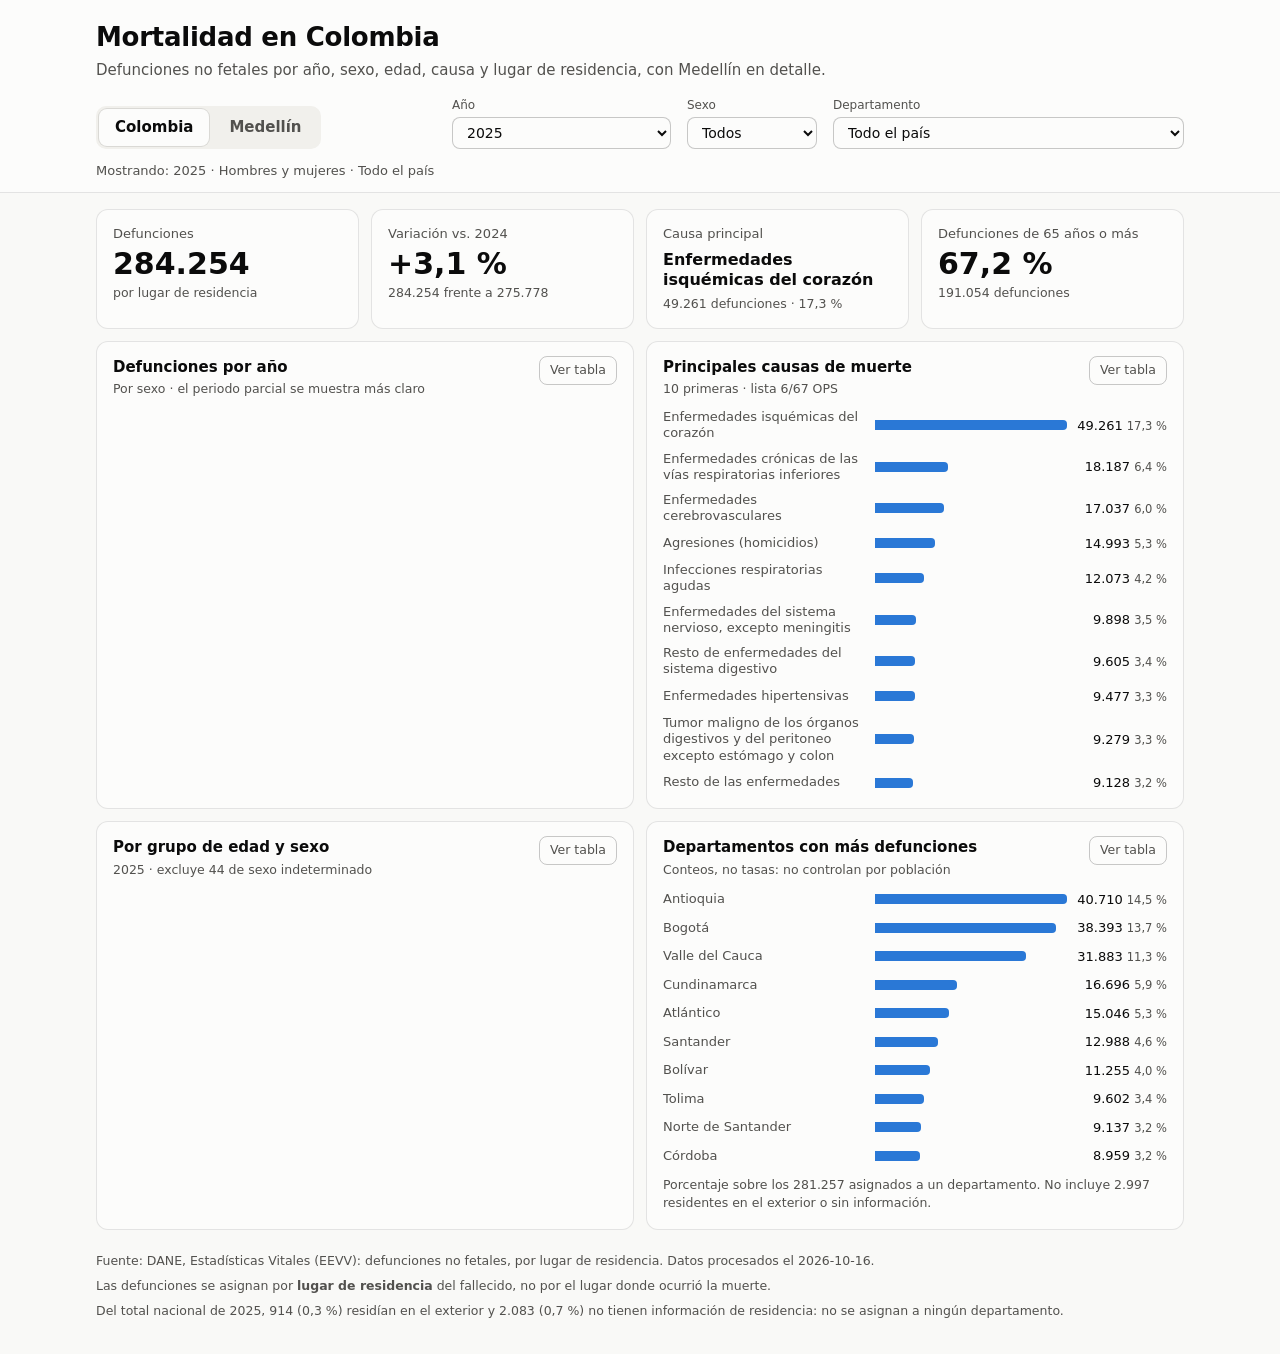
==== dashboard/index.html @ 44c4b083 "feat" ====
<!doctype html>
<html lang="es">
<head>
<meta charset="utf-8">
<meta name="viewport" content="width=device-width, initial-scale=1">
<title>Mortalidad en Colombia</title>
<meta name="description" content="Defunciones no fetales en Colombia por año, sexo, edad, causa y departamento de residencia, con detalle de Medellín. Fuente: DANE, Estadísticas Vitales.">
<link rel="stylesheet" href="vendor/leaflet.css">
<link rel="stylesheet" href="styles.css">
</head>
<body>

<header class="top">
  <div class="wrap">
    <h1>Mortalidad en Colombia</h1>
    <p class="sub">Defunciones no fetales por año, sexo, edad, causa y lugar de residencia, con Medellín en detalle.</p>

    <div class="bar">
      <div class="tabs" role="tablist" aria-label="Vista">
        <button role="tab" id="tab-col" aria-controls="panel-col" aria-selected="true">Colombia</button>
        <button role="tab" id="tab-med" aria-controls="panel-med" aria-selected="false" tabindex="-1">Medellín</button>
      </div>
      <div class="filters">
        <label>Año <select id="f-anio"></select></label>
        <label>Sexo
          <select id="f-sexo">
            <option value="">Todos</option>
            <option value="0">Hombres</option>
            <option value="1">Mujeres</option>
          </select>
        </label>
        <label>Departamento <select id="f-dpto"><option value="">Todo el país</option></select></label>
      </div>
    </div>
    <p class="ctx" id="ctx" aria-live="polite"></p>
  </div>
</header>

<main class="wrap">
  <div id="error" class="note error" role="alert" hidden></div>
  <div id="aviso" class="note" hidden></div>

  <!-- ===================== COLOMBIA ===================== -->
  <section id="panel-col" role="tabpanel" aria-labelledby="tab-col">
    <div class="kpis">
      <div class="kpi"><div class="l">Defunciones</div><div class="v" id="k-total">–</div><div class="s" id="k-total-s"></div></div>
      <div class="kpi"><div class="l" id="k-var-l">Variación anual</div><div class="v" id="k-var">–</div><div class="s" id="k-var-s"></div></div>
      <div class="kpi"><div class="l">Causa principal</div><div class="v text" id="k-causa">–</div><div class="s" id="k-causa-s"></div></div>
      <div class="kpi"><div class="l">Defunciones de 65 años o más</div><div class="v" id="k-65">–</div><div class="s" id="k-65-s"></div></div>
    </div>

    <div class="grid">
      <article class="card" id="card-anual">
        <header><div><h2>Defunciones por año</h2><p class="sub2" id="sub-anual"></p></div><button class="toggle" type="button">Ver tabla</button></header>
        <div class="view-chart"><div class="chart-box"><canvas id="c-anual" role="img" aria-label="Defunciones por año y sexo"></canvas></div></div>
        <div class="view-table" hidden></div>
      </article>

      <article class="card" id="card-causas">
        <header><div><h2>Principales causas de muerte</h2><p class="sub2">10 primeras · lista 6/67 OPS</p></div><button class="toggle" type="button">Ver tabla</button></header>
        <div class="view-chart"><ol class="rank" id="r-causas"></ol></div>
        <div class="view-table" hidden></div>
      </article>

      <article class="card" id="card-edad">
        <header><div><h2>Por grupo de edad y sexo</h2><p class="sub2" id="sub-edad"></p></div><button class="toggle" type="button">Ver tabla</button></header>
        <div class="view-chart"><div class="chart-box"><canvas id="c-edad" role="img" aria-label="Defunciones por grupo de edad y sexo"></canvas></div></div>
        <div class="view-table" hidden></div>
      </article>

      <article class="card" id="card-dptos">
        <header><div><h2>Departamentos con más defunciones</h2><p class="sub2">Conteos, no tasas: no controlan por población</p></div><button class="toggle" type="button">Ver tabla</button></header>
        <div class="view-chart"><ol class="rank" id="r-dptos"></ol><p class="foot" id="foot-dptos"></p></div>
        <div class="view-table" hidden></div>
      </article>
    </div>
  </section>

  <!-- ===================== MEDELLÍN ===================== -->
  <section id="panel-med" role="tabpanel" aria-labelledby="tab-med" hidden>
    <div class="kpis">
      <div class="kpi"><div class="l">Defunciones en Medellín</div><div class="v" id="m-total">–</div><div class="s" id="m-total-s"></div></div>
      <div class="kpi"><div class="l">Tasa bruta por 100.000 hab.</div><div class="v" id="m-tasa">–</div><div class="s" id="m-tasa-s"></div></div>
      <div class="kpi"><div class="l">Población proyectada</div><div class="v" id="m-pob">–</div><div class="s" id="m-pob-s"></div></div>
      <div class="kpi"><div class="l">Densidad media del municipio</div><div class="v" id="m-dens">–</div><div class="s" id="m-dens-s"></div></div>
    </div>

    <div class="grid">
      <article class="card" id="card-m-anual">
        <header><div><h2>Defunciones por año</h2><p class="sub2">Residentes de Medellín</p></div><button class="toggle" type="button">Ver tabla</button></header>
        <div class="view-chart"><div class="chart-box"><canvas id="c-m-anual" role="img" aria-label="Defunciones de residentes de Medellín por año y sexo"></canvas></div></div>
        <div class="view-table" hidden></div>
      </article>

      <article class="card" id="card-m-causas">
        <header><div><h2>Principales causas de muerte</h2><p class="sub2">10 primeras · lista 6/67 OPS</p></div><button class="toggle" type="button">Ver tabla</button></header>
        <div class="view-chart"><ol class="rank" id="r-m-causas"></ol></div>
        <div class="view-table" hidden></div>
      </article>

      <article class="card" id="card-m-edad">
        <header><div><h2>Por grupo de edad y sexo</h2><p class="sub2" id="sub-m-edad"></p></div><button class="toggle" type="button">Ver tabla</button></header>
        <div class="view-chart"><div class="chart-box"><canvas id="c-m-edad" role="img" aria-label="Defunciones en Medellín por grupo de edad y sexo"></canvas></div></div>
        <div class="view-table" hidden></div>
      </article>

      <article class="card wide" id="card-mapa">
        <header><div><h2>Densidad poblacional por comuna y corregimiento</h2>
          <p class="sub2">Habitantes por km², población proyectada al 30 de junio. El DANE publica mortalidad por municipio, no por comuna: el mapa muestra solo densidad.</p></div></header>
        <div id="mapa-vacio" class="empty" hidden>
          <strong>Falta el archivo de densidad.</strong>
          <p>Corre <code>python scripts/04_medellin_density.py</code> y vuelve a cargar esta página.</p>
        </div>
        <div class="mapa-grid" id="mapa-grid">
          <div>
            <div id="map" aria-label="Mapa de densidad poblacional de Medellín"></div>
            <div class="legend" id="map-legend"></div>
          </div>
          <div>
            <ol class="rank" id="r-dens"></ol>
            <p class="foot">Los corregimientos son zona rural: su densidad no es comparable con la de las comunas.</p>
          </div>
        </div>
      </article>
    </div>
  </section>
</main>

<footer class="wrap" id="foot"></footer>

<script src="vendor/chart.umd.js"></script>
<script src="vendor/leaflet.js"></script>
<script src="app.js"></script>
</body>
</html>
---- dashboard/vendor/leaflet.css ----
/* required styles */

.leaflet-pane,
.leaflet-tile,
.leaflet-marker-icon,
.leaflet-marker-shadow,
.leaflet-tile-container,
.leaflet-pane > svg,
.leaflet-pane > canvas,
.leaflet-zoom-box,
.leaflet-image-layer,
.leaflet-layer {
	position: absolute;
	left: 0;
	top: 0;
	}
.leaflet-container {
	overflow: hidden;
	}
.leaflet-tile,
.leaflet-marker-icon,
.leaflet-marker-shadow {
	-webkit-user-select: none;
	   -moz-user-select: none;
	        user-select: none;
	  -webkit-user-drag: none;
	}
/* Prevents IE11 from highlighting tiles in blue */
.leaflet-tile::selection {
	background: transparent;
}
/* Safari renders non-retina tile on retina better with this, but Chrome is worse */
.leaflet-safari .leaflet-tile {
	image-rendering: -webkit-optimize-contrast;
	}
/* hack that prevents hw layers "stretching" when loading new tiles */
.leaflet-safari .leaflet-tile-container {
	width: 1600px;
	height: 1600px;
	-webkit-transform-origin: 0 0;
	}
.leaflet-marker-icon,
.leaflet-marker-shadow {
	display: block;
	}
/* .leaflet-container svg: reset svg max-width decleration shipped in Joomla! (joomla.org) 3.x */
/* .leaflet-container img: map is broken in FF if you have max-width: 100% on tiles */
.leaflet-container .leaflet-overlay-pane svg {
	max-width: none !important;
	max-height: none !important;
	}
.leaflet-container .leaflet-marker-pane img,
.leaflet-container .leaflet-shadow-pane img,
.leaflet-container .leaflet-tile-pane img,
.leaflet-container img.leaflet-image-layer,
.leaflet-container .leaflet-tile {
	max-width: none !important;
	max-height: none !important;
	width: auto;
	padding: 0;
	}

.leaflet-container img.leaflet-tile {
	/* See: https://bugs.chromium.org/p/chromium/issues/detail?id=600120 */
	mix-blend-mode: plus-lighter;
}

.leaflet-container.leaflet-touch-zoom {
	-ms-touch-action: pan-x pan-y;
	touch-action: pan-x pan-y;
	}
.leaflet-container.leaflet-touch-drag {
	-ms-touch-action: pinch-zoom;
	/* Fallback for FF which doesn't support pinch-zoom */
	touch-action: none;
	touch-action: pinch-zoom;
}
.leaflet-container.leaflet-touch-drag.leaflet-touch-zoom {
	-ms-touch-action: none;
	touch-action: none;
}
.leaflet-container {
	-webkit-tap-highlight-color: transparent;
}
.leaflet-container a {
	-webkit-tap-highlight-color: rgba(51, 181, 229, 0.4);
}
.leaflet-tile {
	filter: inherit;
	visibility: hidden;
	}
.leaflet-tile-loaded {
	visibility: inherit;
	}
.leaflet-zoom-box {
	width: 0;
	height: 0;
	-moz-box-sizing: border-box;
	     box-sizing: border-box;
	z-index: 800;
	}
/* workaround for https://bugzilla.mozilla.org/show_bug.cgi?id=888319 */
.leaflet-overlay-pane svg {
	-moz-user-select: none;
	}

.leaflet-pane         { z-index: 400; }

.leaflet-tile-pane    { z-index: 200; }
.leaflet-overlay-pane { z-index: 400; }
.leaflet-shadow-pane  { z-index: 500; }
.leaflet-marker-pane  { z-index: 600; }
.leaflet-tooltip-pane   { z-index: 650; }
.leaflet-popup-pane   { z-index: 700; }

.leaflet-map-pane canvas { z-index: 100; }
.leaflet-map-pane svg    { z-index: 200; }

.leaflet-vml-shape {
	width: 1px;
	height: 1px;
	}
.lvml {
	behavior: url(#default#VML);
	display: inline-block;
	position: absolute;
	}


/* control positioning */

.leaflet-control {
	position: relative;
	z-index: 800;
	pointer-events: visiblePainted; /* IE 9-10 doesn't have auto */
	pointer-events: auto;
	}
.leaflet-top,
.leaflet-bottom {
	position: absolute;
	z-index: 1000;
	pointer-events: none;
	}
.leaflet-top {
	top: 0;
	}
.leaflet-right {
	right: 0;
	}
.leaflet-bottom {
	bottom: 0;
	}
.leaflet-left {
	left: 0;
	}
.leaflet-control {
	float: left;
	clear: both;
	}
.leaflet-right .leaflet-control {
	float: right;
	}
.leaflet-top .leaflet-control {
	margin-top: 10px;
	}
.leaflet-bottom .leaflet-control {
	margin-bottom: 10px;
	}
.leaflet-left .leaflet-control {
	margin-left: 10px;
	}
.leaflet-right .leaflet-control {
	margin-right: 10px;
	}


/* zoom and fade animations */

.leaflet-fade-anim .leaflet-popup {
	opacity: 0;
	-webkit-transition: opacity 0.2s linear;
	   -moz-transition: opacity 0.2s linear;
	        transition: opacity 0.2s linear;
	}
.leaflet-fade-anim .leaflet-map-pane .leaflet-popup {
	opacity: 1;
	}
.leaflet-zoom-animated {
	-webkit-transform-origin: 0 0;
	    -ms-transform-origin: 0 0;
	        transform-origin: 0 0;
	}
svg.leaflet-zoom-animated {
	will-change: transform;
}

.leaflet-zoom-anim .leaflet-zoom-animated {
	-webkit-transition: -webkit-transform 0.25s cubic-bezier(0,0,0.25,1);
	   -moz-transition:    -moz-transform 0.25s cubic-bezier(0,0,0.25,1);
	        transition:         transform 0.25s cubic-bezier(0,0,0.25,1);
	}
.leaflet-zoom-anim .leaflet-tile,
.leaflet-pan-anim .leaflet-tile {
	-webkit-transition: none;
	   -moz-transition: none;
	        transition: none;
	}

.leaflet-zoom-anim .leaflet-zoom-hide {
	visibility: hidden;
	}


/* cursors */

.leaflet-interactive {
	cursor: pointer;
	}
.leaflet-grab {
	cursor: -webkit-grab;
	cursor:    -moz-grab;
	cursor:         grab;
	}
.leaflet-crosshair,
.leaflet-crosshair .leaflet-interactive {
	cursor: crosshair;
	}
.leaflet-popup-pane,
.leaflet-control {
	cursor: auto;
	}
.leaflet-dragging .leaflet-grab,
.leaflet-dragging .leaflet-grab .leaflet-interactive,
.leaflet-dragging .leaflet-marker-draggable {
	cursor: move;
	cursor: -webkit-grabbing;
	cursor:    -moz-grabbing;
	cursor:         grabbing;
	}

/* marker & overlays interactivity */
.leaflet-marker-icon,
.leaflet-marker-shadow,
.leaflet-image-layer,
.leaflet-pane > svg path,
.leaflet-tile-container {
	pointer-events: none;
	}

.leaflet-marker-icon.leaflet-interactive,
.leaflet-image-layer.leaflet-interactive,
.leaflet-pane > svg path.leaflet-interactive,
svg.leaflet-image-layer.leaflet-interactive path {
	pointer-events: visiblePainted; /* IE 9-10 doesn't have auto */
	pointer-events: auto;
	}

/* visual tweaks */

.leaflet-container {
	background: #ddd;
	outline-offset: 1px;
	}
.leaflet-container a {
	color: #0078A8;
	}
.leaflet-zoom-box {
	border: 2px dotted #38f;
	background: rgba(255,255,255,0.5);
	}


/* general typography */
.leaflet-container {
	font-family: "Helvetica Neue", Arial, Helvetica, sans-serif;
	font-size: 12px;
	font-size: 0.75rem;
	line-height: 1.5;
	}


/* general toolbar styles */

.leaflet-bar {
	box-shadow: 0 1px 5px rgba(0,0,0,0.65);
	border-radius: 4px;
	}
.leaflet-bar a {
	background-color: #fff;
	border-bottom: 1px solid #ccc;
	width: 26px;
	height: 26px;
	line-height: 26px;
	display: block;
	text-align: center;
	text-decoration: none;
	color: black;
	}
.leaflet-bar a,
.leaflet-control-layers-toggle {
	background-position: 50% 50%;
	background-repeat: no-repeat;
	display: block;
	}
.leaflet-bar a:hover,
.leaflet-bar a:focus {
	background-color: #f4f4f4;
	}
.leaflet-bar a:first-child {
	border-top-left-radius: 4px;
	border-top-right-radius: 4px;
	}
.leaflet-bar a:last-child {
	border-bottom-left-radius: 4px;
	border-bottom-right-radius: 4px;
	border-bottom: none;
	}
.leaflet-bar a.leaflet-disabled {
	cursor: default;
	background-color: #f4f4f4;
	color: #bbb;
	}

.leaflet-touch .leaflet-bar a {
	width: 30px;
	height: 30px;
	line-height: 30px;
	}
.leaflet-touch .leaflet-bar a:first-child {
	border-top-left-radius: 2px;
	border-top-right-radius: 2px;
	}
.leaflet-touch .leaflet-bar a:last-child {
	border-bottom-left-radius: 2px;
	border-bottom-right-radius: 2px;
	}

/* zoom control */

.leaflet-control-zoom-in,
.leaflet-control-zoom-out {
	font: bold 18px 'Lucida Console', Monaco, monospace;
	text-indent: 1px;
	}

.leaflet-touch .leaflet-control-zoom-in, .leaflet-touch .leaflet-control-zoom-out  {
	font-size: 22px;
	}


/* layers control */

.leaflet-control-layers {
	box-shadow: 0 1px 5px rgba(0,0,0,0.4);
	background: #fff;
	border-radius: 5px;
	}
.leaflet-control-layers-toggle {
	background-image: url(images/layers.png);
	width: 36px;
	height: 36px;
	}
.leaflet-retina .leaflet-control-layers-toggle {
	background-image: url(images/layers-2x.png);
	background-size: 26px 26px;
	}
.leaflet-touch .leaflet-control-layers-toggle {
	width: 44px;
	height: 44px;
	}
.leaflet-control-layers .leaflet-control-layers-list,
.leaflet-control-layers-expanded .leaflet-control-layers-toggle {
	display: none;
	}
.leaflet-control-layers-expanded .leaflet-control-layers-list {
	display: block;
	position: relative;
	}
.leaflet-control-layers-expanded {
	padding: 6px 10px 6px 6px;
	color: #333;
	background: #fff;
	}
.leaflet-control-layers-scrollbar {
	overflow-y: scroll;
	overflow-x: hidden;
	padding-right: 5px;
	}
.leaflet-control-layers-selector {
	margin-top: 2px;
	position: relative;
	top: 1px;
	}
.leaflet-control-layers label {
	display: block;
	font-size: 13px;
	font-size: 1.08333em;
	}
.leaflet-control-layers-separator {
	height: 0;
	border-top: 1px solid #ddd;
	margin: 5px -10px 5px -6px;
	}

/* Default icon URLs */
.leaflet-default-icon-path { /* used only in path-guessing heuristic, see L.Icon.Default */
	background-image: url(images/marker-icon.png);
	}


/* attribution and scale controls */

.leaflet-container .leaflet-control-attribution {
	background: #fff;
	background: rgba(255, 255, 255, 0.8);
	margin: 0;
	}
.leaflet-control-attribution,
.leaflet-control-scale-line {
	padding: 0 5px;
	color: #333;
	line-height: 1.4;
	}
.leaflet-control-attribution a {
	text-decoration: none;
	}
.leaflet-control-attribution a:hover,
.leaflet-control-attribution a:focus {
	text-decoration: underline;
	}
.leaflet-attribution-flag {
	display: inline !important;
	vertical-align: baseline !important;
	width: 1em;
	height: 0.6669em;
	}
.leaflet-left .leaflet-control-scale {
	margin-left: 5px;
	}
.leaflet-bottom .leaflet-control-scale {
	margin-bottom: 5px;
	}
.leaflet-control-scale-line {
	border: 2px solid #777;
	border-top: none;
	line-height: 1.1;
	padding: 2px 5px 1px;
	white-space: nowrap;
	-moz-box-sizing: border-box;
	     box-sizing: border-box;
	background: rgba(255, 255, 255, 0.8);
	text-shadow: 1px 1px #fff;
	}
.leaflet-control-scale-line:not(:first-child) {
	border-top: 2px solid #777;
	border-bottom: none;
	margin-top: -2px;
	}
.leaflet-control-scale-line:not(:first-child):not(:last-child) {
	border-bottom: 2px solid #777;
	}

.leaflet-touch .leaflet-control-attribution,
.leaflet-touch .leaflet-control-layers,
.leaflet-touch .leaflet-bar {
	box-shadow: none;
	}
.leaflet-touch .leaflet-control-layers,
.leaflet-touch .leaflet-bar {
	border: 2px solid rgba(0,0,0,0.2);
	background-clip: padding-box;
	}


/* popup */

.leaflet-popup {
	position: absolute;
	text-align: center;
	margin-bottom: 20px;
	}
.leaflet-popup-content-wrapper {
	padding: 1px;
	text-align: left;
	border-radius: 12px;
	}
.leaflet-popup-content {
	margin: 13px 24px 13px 20px;
	line-height: 1.3;
	font-size: 13px;
	font-size: 1.08333em;
	min-height: 1px;
	}
.leaflet-popup-content p {
	margin: 17px 0;
	margin: 1.3em 0;
	}
.leaflet-popup-tip-container {
	width: 40px;
	height: 20px;
	position: absolute;
	left: 50%;
	margin-top: -1px;
	margin-left: -20px;
	overflow: hidden;
	pointer-events: none;
	}
.leaflet-popup-tip {
	width: 17px;
	height: 17px;
	padding: 1px;

	margin: -10px auto 0;
	pointer-events: auto;

	-webkit-transform: rotate(45deg);
	   -moz-transform: rotate(45deg);
	    -ms-transform: rotate(45deg);
	        transform: rotate(45deg);
	}
.leaflet-popup-content-wrapper,
.leaflet-popup-tip {
	background: white;
	color: #333;
	box-shadow: 0 3px 14px rgba(0,0,0,0.4);
	}
.leaflet-container a.leaflet-popup-close-button {
	position: absolute;
	top: 0;
	right: 0;
	border: none;
	text-align: center;
	width: 24px;
	height: 24px;
	font: 16px/24px Tahoma, Verdana, sans-serif;
	color: #757575;
	text-decoration: none;
	background: transparent;
	}
.leaflet-container a.leaflet-popup-close-button:hover,
.leaflet-container a.leaflet-popup-close-button:focus {
	color: #585858;
	}
.leaflet-popup-scrolled {
	overflow: auto;
	}

.leaflet-oldie .leaflet-popup-content-wrapper {
	-ms-zoom: 1;
	}
.leaflet-oldie .leaflet-popup-tip {
	width: 24px;
	margin: 0 auto;

	-ms-filter: "progid:DXImageTransform.Microsoft.Matrix(M11=0.70710678, M12=0.70710678, M21=-0.70710678, M22=0.70710678)";
	filter: progid:DXImageTransform.Microsoft.Matrix(M11=0.70710678, M12=0.70710678, M21=-0.70710678, M22=0.70710678);
	}

.leaflet-oldie .leaflet-control-zoom,
.leaflet-oldie .leaflet-control-layers,
.leaflet-oldie .leaflet-popup-content-wrapper,
.leaflet-oldie .leaflet-popup-tip {
	border: 1px solid #999;
	}


/* div icon */

.leaflet-div-icon {
	background: #fff;
	border: 1px solid #666;
	}


/* Tooltip */
/* Base styles for the element that has a tooltip */
.leaflet-tooltip {
	position: absolute;
	padding: 6px;
	background-color: #fff;
	border: 1px solid #fff;
	border-radius: 3px;
	color: #222;
	white-space: nowrap;
	-webkit-user-select: none;
	-moz-user-select: none;
	-ms-user-select: none;
	user-select: none;
	pointer-events: none;
	box-shadow: 0 1px 3px rgba(0,0,0,0.4);
	}
.leaflet-tooltip.leaflet-interactive {
	cursor: pointer;
	pointer-events: auto;
	}
.leaflet-tooltip-top:before,
.leaflet-tooltip-bottom:before,
.leaflet-tooltip-left:before,
.leaflet-tooltip-right:before {
	position: absolute;
	pointer-events: none;
	border: 6px solid transparent;
	background: transparent;
	content: "";
	}

/* Directions */

.leaflet-tooltip-bottom {
	margin-top: 6px;
}
.leaflet-tooltip-top {
	margin-top: -6px;
}
.leaflet-tooltip-bottom:before,
.leaflet-tooltip-top:before {
	left: 50%;
	margin-left: -6px;
	}
.leaflet-tooltip-top:before {
	bottom: 0;
	margin-bottom: -12px;
	border-top-color: #fff;
	}
.leaflet-tooltip-bottom:before {
	top: 0;
	margin-top: -12px;
	margin-left: -6px;
	border-bottom-color: #fff;
	}
.leaflet-tooltip-left {
	margin-left: -6px;
}
.leaflet-tooltip-right {
	margin-left: 6px;
}
.leaflet-tooltip-left:before,
.leaflet-tooltip-right:before {
	top: 50%;
	margin-top: -6px;
	}
.leaflet-tooltip-left:before {
	right: 0;
	margin-right: -12px;
	border-left-color: #fff;
	}
.leaflet-tooltip-right:before {
	left: 0;
	margin-left: -12px;
	border-right-color: #fff;
	}

/* Printing */

@media print {
	/* Prevent printers from removing background-images of controls. */
	.leaflet-control {
		-webkit-print-color-adjust: exact;
		print-color-adjust: exact;
		}
	}
---- dashboard/styles.css ----
/* Paleta de referencia (validada para daltonismo): ver README. Los colores se definen
   como variables y el modo oscuro usa sus propios pasos, no una inversión automática. */
:root {
  color-scheme: light;
  --page: #f9f9f7;
  --surface: #fcfcfb;
  --surface-2: #f1f0ec;
  --text: #0b0b0b;
  --text-2: #52514e;
  --muted: #898781;
  --grid: #e1e0d9;
  --axis: #c3c2b7;
  --border: rgba(11, 11, 11, 0.10);
  --border-strong: rgba(11, 11, 11, 0.22);
  --s1: #2a78d6;   /* hombres / serie principal */
  --s2: #eb6834;   /* mujeres */
  --s3: #1baf7a;   /* indeterminado */
  --seq-1: #cde2fb; --seq-2: #9ec5f4; --seq-3: #5598e7; --seq-4: #256abf; --seq-5: #104281;
}
@media (prefers-color-scheme: dark) {
  :root:where(:not([data-theme="light"])) {
    color-scheme: dark;
    --page: #0d0d0d; --surface: #1a1a19; --surface-2: #232321;
    --text: #f0efec; --text-2: #c3c2b7; --muted: #898781;
    --grid: #2c2c2a; --axis: #383835;
    --border: rgba(255, 255, 255, 0.10); --border-strong: rgba(255, 255, 255, 0.24);
    --s1: #3987e5; --s2: #d95926; --s3: #199e70;
    /* En oscuro los valores bajos se acercan a la superficie: la rampa va de oscuro a claro. */
    --seq-1: #104281; --seq-2: #1c5cab; --seq-3: #2a78d6; --seq-4: #5598e7; --seq-5: #9ec5f4;
  }
}
:root[data-theme="dark"] {
  color-scheme: dark;
  --page: #0d0d0d; --surface: #1a1a19; --surface-2: #232321;
  --text: #f0efec; --text-2: #c3c2b7; --muted: #898781;
  --grid: #2c2c2a; --axis: #383835;
  --border: rgba(255, 255, 255, 0.10); --border-strong: rgba(255, 255, 255, 0.24);
  --s1: #3987e5; --s2: #d95926; --s3: #199e70;
  --seq-1: #104281; --seq-2: #1c5cab; --seq-3: #2a78d6; --seq-4: #5598e7; --seq-5: #9ec5f4;
}

* { box-sizing: border-box; }
/* Sin esto, reglas como .mapa-grid { display: grid } anulan el atributo hidden. */
[hidden] { display: none !important; }
html { -webkit-text-size-adjust: 100%; }
body {
  margin: 0; background: var(--page); color: var(--text);
  font: 15px/1.5 system-ui, -apple-system, "Segoe UI", sans-serif;
}
.wrap { max-width: 1120px; margin: 0 auto; padding: 0 16px; }
main.wrap { padding-bottom: 8px; }
h1 { margin: 0; font-size: 26px; font-weight: 650; letter-spacing: -0.01em; }
h2 { margin: 0; font-size: 15px; font-weight: 600; }
code { font: 13px ui-monospace, SFMono-Regular, Menlo, monospace; background: var(--surface-2); padding: 1px 5px; border-radius: 4px; }

/* ---------- cabecera ---------- */
.top { background: var(--surface); border-bottom: 1px solid var(--border); padding: 18px 0 12px; margin-bottom: 16px; }
.sub { margin: 2px 0 14px; color: var(--text-2); }
.bar { display: flex; flex-wrap: wrap; gap: 12px 24px; align-items: end; justify-content: space-between; }
.tabs { display: flex; gap: 4px; padding: 3px; background: var(--surface-2); border-radius: 10px; }
.tabs button {
  font: inherit; font-weight: 550; color: var(--text-2); background: transparent; border: 0;
  padding: 7px 16px; border-radius: 8px; cursor: pointer;
}
.tabs button[aria-selected="true"] { background: var(--surface); color: var(--text); box-shadow: 0 0 0 1px var(--border); }
.tabs button:focus-visible, select:focus-visible, .toggle:focus-visible { outline: 2px solid var(--s1); outline-offset: 2px; }
.filters { display: flex; flex-wrap: wrap; gap: 10px 16px; }
.filters label { display: grid; gap: 3px; font-size: 12px; color: var(--text-2); }
select {
  font: inherit; font-size: 14px; color: var(--text); background: var(--surface);
  border: 1px solid var(--border-strong); border-radius: 8px; padding: 6px 28px 6px 10px; min-width: 130px;
}
select:disabled { opacity: 0.5; cursor: not-allowed; }
.ctx { margin: 12px 0 0; font-size: 13px; color: var(--text-2); }

/* ---------- avisos ---------- */
.note {
  margin: 0 0 14px; padding: 10px 14px; background: var(--surface); border: 1px solid var(--border);
  border-left: 3px solid var(--muted); border-radius: 8px; font-size: 14px; color: var(--text-2);
}
.note::before { content: "ⓘ "; font-weight: 600; color: var(--text); }
.note.error { border-left-color: #d03b3b; color: var(--text); }
.note.error::before { content: "⚠ Error: "; }
.empty { padding: 14px; background: var(--surface-2); border-radius: 8px; color: var(--text-2); }
.empty p { margin: 4px 0 0; }

/* ---------- KPIs ---------- */
.kpis { display: grid; grid-template-columns: repeat(auto-fit, minmax(210px, 1fr)); gap: 12px; margin-bottom: 12px; }
.kpi { background: var(--surface); border: 1px solid var(--border); border-radius: 12px; padding: 14px 16px; min-width: 0; }
.kpi .l { font-size: 13px; color: var(--text-2); }
.kpi .v { font-size: 30px; font-weight: 600; line-height: 1.2; margin-top: 2px; overflow-wrap: anywhere; }
.kpi .v.text { font-size: 16px; line-height: 1.3; margin: 6px 0 4px; font-weight: 600; }
.kpi .s { font-size: 12.5px; color: var(--text-2); margin-top: 2px; }

/* ---------- tarjetas ---------- */
.grid { display: grid; grid-template-columns: repeat(auto-fit, minmax(min(100%, 460px), 1fr)); gap: 12px; }
.card { background: var(--surface); border: 1px solid var(--border); border-radius: 12px; padding: 14px 16px 16px; min-width: 0; }
.card.wide { grid-column: 1 / -1; }
.card > header { display: flex; justify-content: space-between; align-items: flex-start; gap: 12px; margin-bottom: 10px; }
.sub2 { margin: 2px 0 0; font-size: 12.5px; color: var(--text-2); }
.toggle {
  flex: none; font: inherit; font-size: 12.5px; color: var(--text-2); background: transparent;
  border: 1px solid var(--border-strong); border-radius: 8px; padding: 4px 10px; cursor: pointer;
}
.toggle:hover { background: var(--surface-2); }
.chart-box { position: relative; height: 300px; }
.foot { margin: 10px 0 0; font-size: 12.5px; color: var(--text-2); }

/* ---------- rankings (barras HTML) ---------- */
.rank { list-style: none; margin: 0; padding: 0; display: grid; gap: 9px; }
.rank li { display: grid; grid-template-columns: minmax(110px, 40%) 1fr auto; gap: 10px; align-items: center; font-size: 13px; }
.rank .lab { color: var(--text-2); line-height: 1.25; overflow-wrap: anywhere; }
.rank .trk { height: 10px; }
.rank .trk i { display: block; height: 100%; background: var(--s1); border-radius: 0 4px 4px 0; min-width: 2px; }
.rank li.sel .lab { color: var(--text); font-weight: 600; }
.rank .val { font-variant-numeric: tabular-nums; text-align: right; min-width: 3.4em; }
.rank .val small { color: var(--text-2); font-size: 11.5px; margin-left: 4px; }

/* ---------- tablas ---------- */
.view-table { max-height: 360px; overflow: auto; border: 1px solid var(--border); border-radius: 8px; }
.view-table table { width: 100%; border-collapse: collapse; font-size: 13px; }
.view-table th, .view-table td { padding: 6px 10px; text-align: right; border-bottom: 1px solid var(--grid); }
.view-table th:first-child, .view-table td:first-child { text-align: left; }
.view-table th { position: sticky; top: 0; background: var(--surface-2); font-weight: 600; }
.view-table td { font-variant-numeric: tabular-nums; }

/* ---------- mapa ---------- */
.mapa-grid { display: grid; grid-template-columns: minmax(0, 1.2fr) minmax(0, 1fr); gap: 16px; }
#map { height: 420px; border-radius: 8px; border: 1px solid var(--border); }
.leaflet-container { background: var(--surface-2); font: inherit; }
.leaflet-tooltip { background: var(--surface); color: var(--text); border: 1px solid var(--border-strong); box-shadow: none; font-size: 13px; }
.leaflet-control-attribution { background: color-mix(in srgb, var(--surface) 80%, transparent) !important; color: var(--text-2) !important; }
.leaflet-bar a { background: var(--surface); color: var(--text); border-color: var(--border-strong); }
.legend { display: flex; flex-wrap: wrap; gap: 6px 14px; margin-top: 8px; font-size: 12.5px; color: var(--text-2); }
.legend span { display: inline-flex; align-items: center; gap: 6px; }
.legend i { width: 14px; height: 14px; border-radius: 3px; display: inline-block; box-shadow: 0 0 0 1px var(--border); }

footer.wrap { padding-top: 14px; padding-bottom: 28px; font-size: 12.5px; color: var(--text-2); }
footer.wrap p { margin: 0 0 6px; }

@media (max-width: 760px) {
  .mapa-grid { grid-template-columns: 1fr; }
  #map { height: 340px; }
}
@media (max-width: 520px) {
  h1 { font-size: 22px; }
  .bar { align-items: stretch; }
  .filters { width: 100%; }
  .filters label { flex: 1 1 130px; }
  select { width: 100%; }
  .kpi .v { font-size: 26px; }
  .rank li { grid-template-columns: 1fr auto; gap: 4px 10px; }
  .rank .lab { grid-column: 1 / -1; }
  .chart-box { height: 280px; }
}
@media (forced-colors: active) {
  .rank .trk i { background: Highlight; }
}
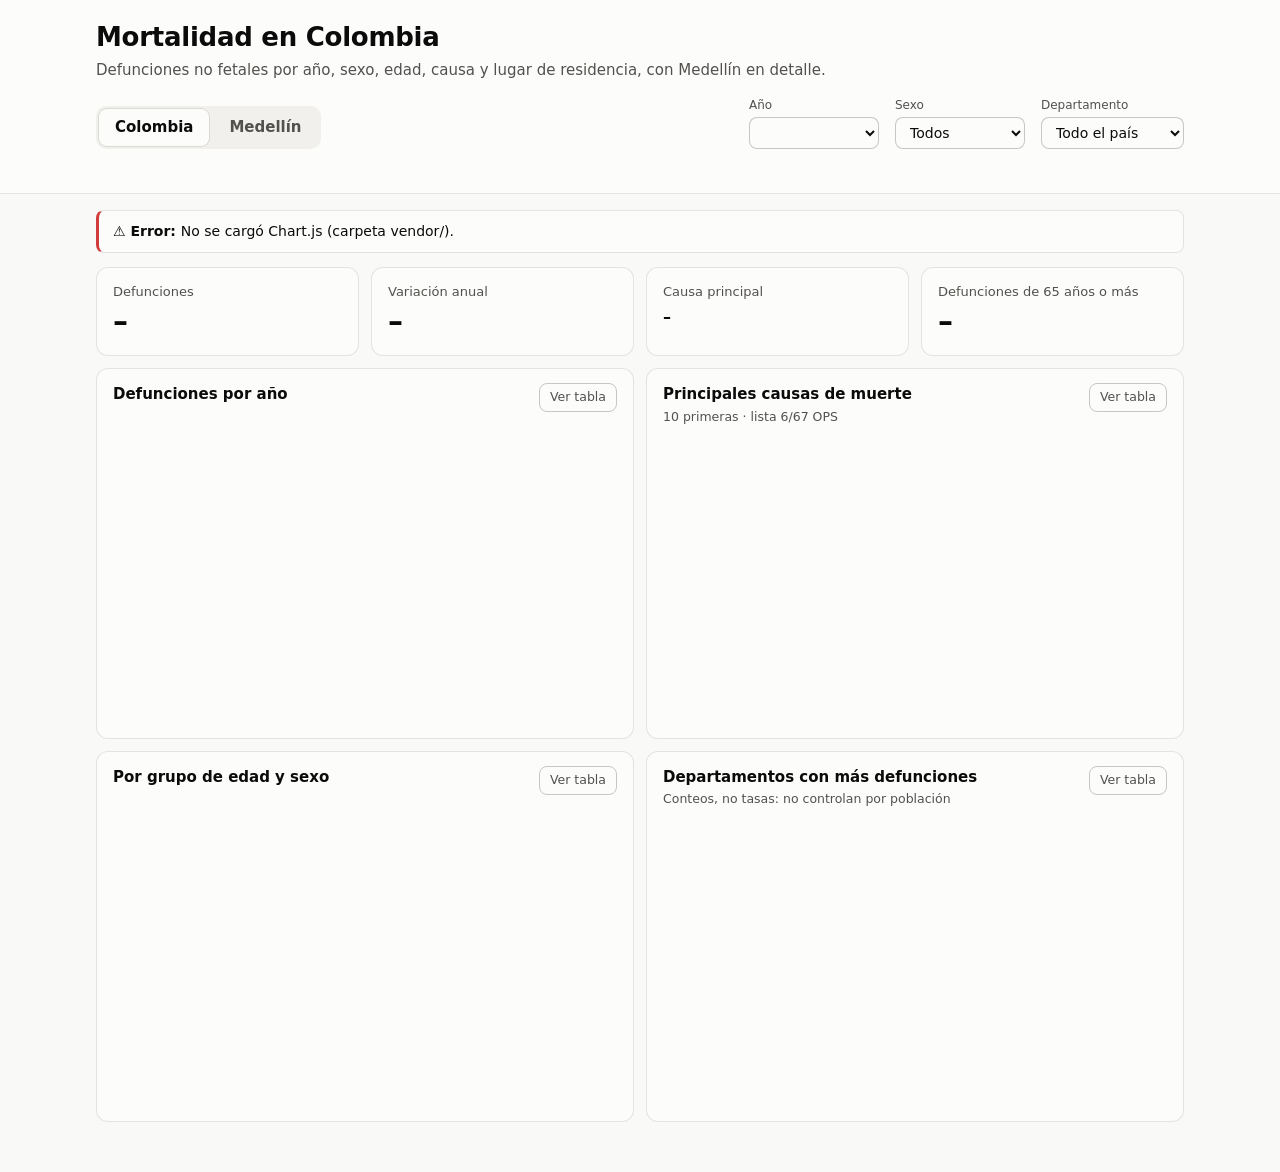
==== commit c3d79fa4: "style" ====
--- a/dashboard/index.html
+++ b/dashboard/index.html
@@ -5,10 +5,27 @@
 <meta name="viewport" content="width=device-width, initial-scale=1">
 <title>Mortalidad en Colombia</title>
 <meta name="description" content="Defunciones no fetales en Colombia por año, sexo, edad, causa y departamento de residencia, con detalle de Medellín. Fuente: DANE, Estadísticas Vitales.">
-<link rel="stylesheet" href="vendor/leaflet.css">
+<meta name="theme-color" content="#f9f9f7" media="(prefers-color-scheme: light)">
+<meta name="theme-color" content="#0d0d0d" media="(prefers-color-scheme: dark)">
+<link rel="icon" href="favicon.svg" type="image/svg+xml">
+
+<!-- Vista previa al compartir el enlace (WhatsApp, LinkedIn, Slack...).
+     IMPORTANTE: cambia TU-SITIO por el nombre de tu sitio en Netlify (2 veces en este bloque). -->
+<meta property="og:type" content="website">
+<meta property="og:locale" content="es_CO">
+<meta property="og:title" content="Mortalidad en Colombia: dashboard con datos del DANE">
+<meta property="og:description" content="Defunciones no fetales por año, sexo, edad, causa y departamento de residencia, con Medellín en detalle.">
+<meta property="og:url" content="https://TU-SITIO.netlify.app/">
+<meta property="og:image" content="https://TU-SITIO.netlify.app/og.png">
+<meta property="og:image:alt" content="Dashboard de mortalidad en Colombia con indicadores y gráficos por año, causa y edad">
+<meta name="twitter:card" content="summary_large_image">
+
+<!-- Los datos empiezan a bajar mientras se cargan los scripts. -->
+<link rel="preload" href="data/datos.json" as="fetch" crossorigin>
 <link rel="stylesheet" href="styles.css">
+<!-- leaflet.css y leaflet.js se cargan solo al abrir la pestaña Medellín (ver app.js). -->
 </head>
-<body>
+<body class="loading">
 
 <header class="top">
   <div class="wrap">
@@ -128,8 +145,7 @@
 
 <footer class="wrap" id="foot"></footer>
 
-<script src="vendor/chart.umd.js"></script>
-<script src="vendor/leaflet.js"></script>
-<script src="app.js"></script>
+<script src="vendor/chart.umd.js" defer></script>
+<script src="app.js" defer></script>
 </body>
 </html>
--- a/dashboard/styles.css
+++ b/dashboard/styles.css
@@ -71,7 +71,11 @@
   border: 1px solid var(--border-strong); border-radius: 8px; padding: 6px 28px 6px 10px; min-width: 130px;
 }
 select:disabled { opacity: 0.5; cursor: not-allowed; }
-.ctx { margin: 12px 0 0; font-size: 13px; color: var(--text-2); }
+.ctx { margin: 12px 0 0; font-size: 13px; color: var(--text-2); min-height: 20px; }
+
+/* Mientras llegan los datos, lo que cambia de tamaño al cargar no se muestra:
+   así el contenido aparece ya en su sitio y la página no "salta". */
+body.loading :is(.filters, .ctx, main, footer) { visibility: hidden; }
 
 /* ---------- avisos ---------- */
 .note {
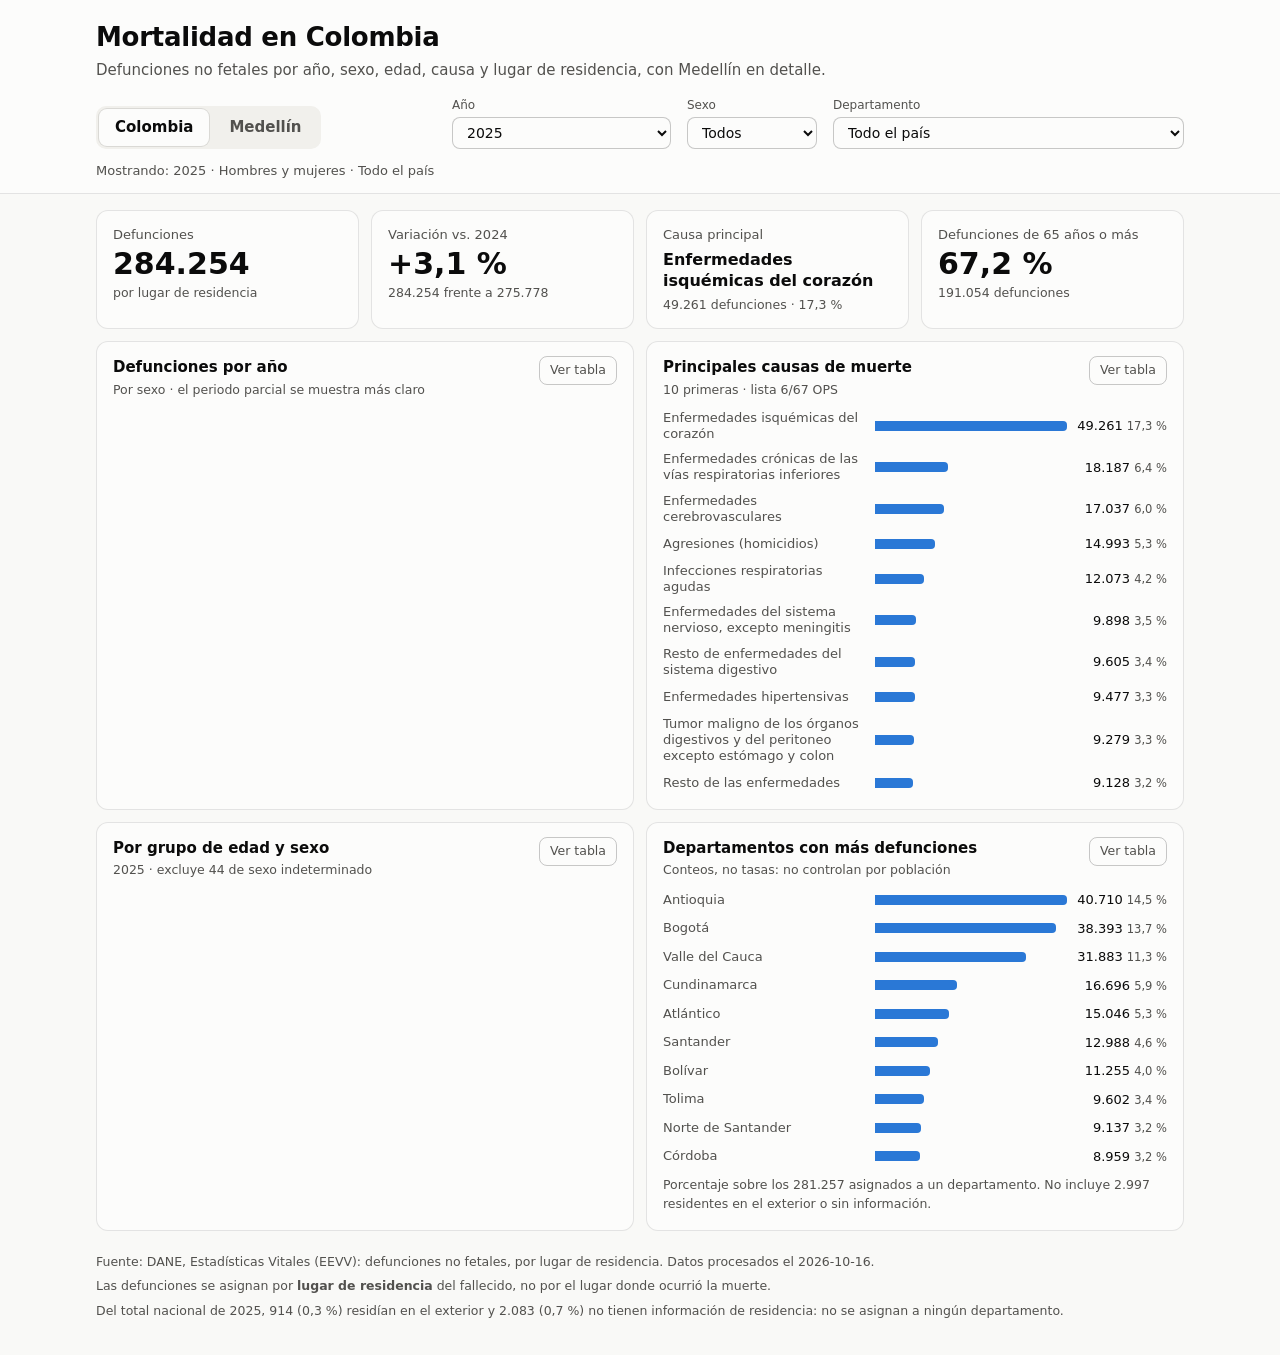
==== commit a9883c3e: "Update index.html" ====
--- a/dashboard/index.html
+++ b/dashboard/index.html
@@ -15,8 +15,8 @@
 <meta property="og:locale" content="es_CO">
 <meta property="og:title" content="Mortalidad en Colombia: dashboard con datos del DANE">
 <meta property="og:description" content="Defunciones no fetales por año, sexo, edad, causa y departamento de residencia, con Medellín en detalle.">
-<meta property="og:url" content="https://TU-SITIO.netlify.app/">
-<meta property="og:image" content="https://TU-SITIO.netlify.app/og.png">
+<meta property="og:url" content="https://mortalidad-colombia.netlify.app">
+<meta property="og:image" content="https://mortalidad-colombia.netlify.app">
 <meta property="og:image:alt" content="Dashboard de mortalidad en Colombia con indicadores y gráficos por año, causa y edad">
 <meta name="twitter:card" content="summary_large_image">
 
